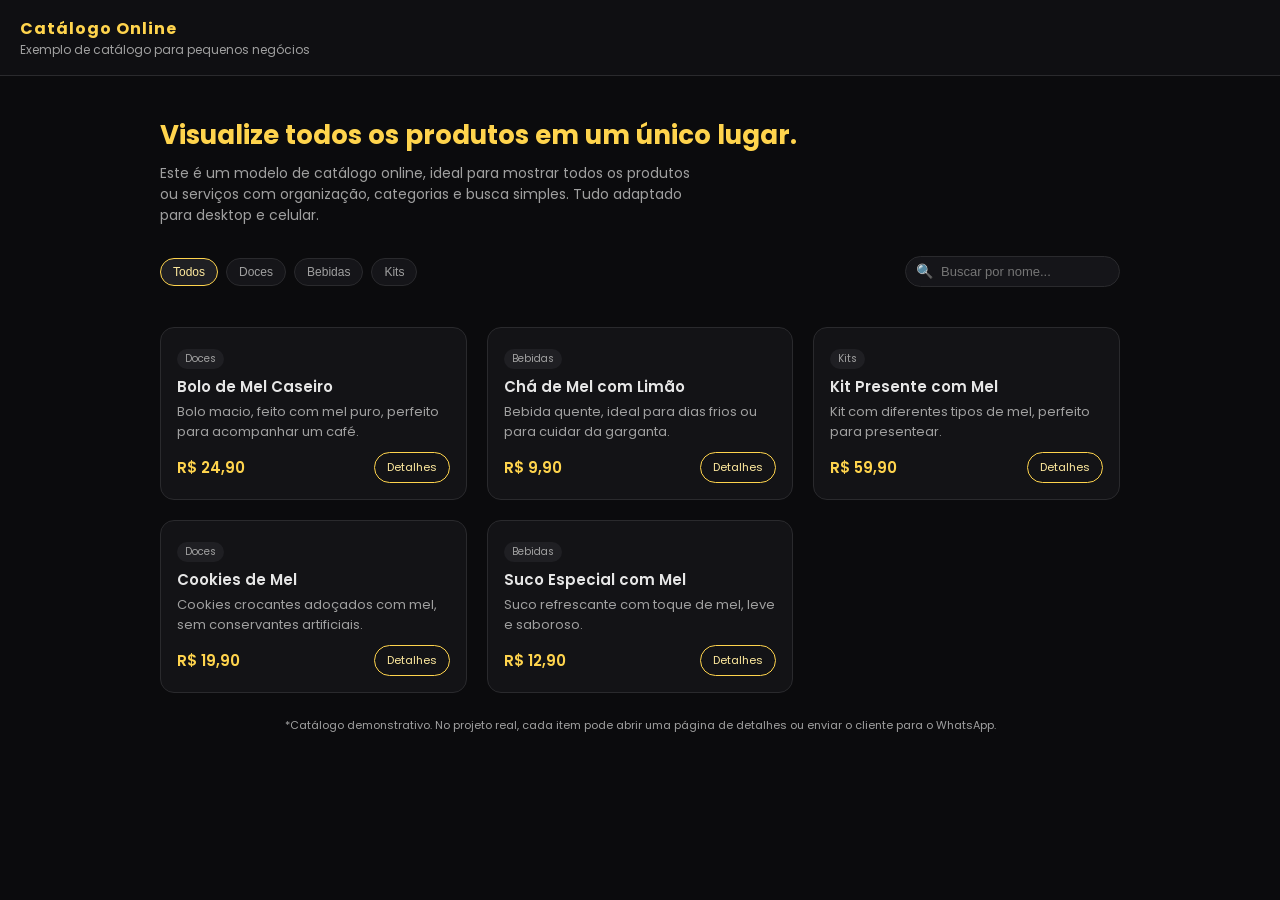
==== catalogo-online.html @ bb47b321 "primeiro commit" ====
<!DOCTYPE html>
<html lang="pt-BR">
<head>
  <meta charset="UTF-8" />
  <meta name="viewport" content="width=device-width, initial-scale=1" />
  <title>Catálogo Online — Exemplo</title>
  <link rel="stylesheet" href="https://fonts.googleapis.com/css2?family=Poppins:wght@300;400;600;700&display=swap">
  <style>
    :root {
      --bg: #0b0b0d;
      --bg-alt: #131316;
      --accent: #FFD44D;
      --accent-soft: #ffea9e;
      --text: #e6e6e6;
      --muted: #a0a0a0;
      --border: #2a2a2d;
    }

    * { box-sizing: border-box; margin: 0; padding: 0; }

    body {
      font-family: "Poppins", Arial, sans-serif;
      background: var(--bg);
      color: var(--text);
    }

    header {
      padding: 16px 20px;
      border-bottom: 1px solid var(--border);
      display: flex;
      justify-content: space-between;
      align-items: center;
      background: #0f0f12;
    }

    .logo {
      font-weight: 700;
      color: var(--accent);
      letter-spacing: 1px;
    }

    .tagline {
      font-size: 12px;
      color: var(--muted);
    }

    .hero {
      padding: 40px 20px 20px;
      max-width: 1000px;
      margin: 0 auto;
    }

    .hero h1 {
      font-size: 26px;
      color: var(--accent);
      margin-bottom: 8px;
    }

    .hero p {
      font-size: 14px;
      color: var(--muted);
      max-width: 540px;
    }

    .toolbar {
      max-width: 1000px;
      margin: 0 auto;
      padding: 10px 20px 20px;
      display: flex;
      flex-wrap: wrap;
      gap: 10px;
      align-items: center;
      justify-content: space-between;
    }

    .filters {
      display: flex;
      flex-wrap: wrap;
      gap: 8px;
    }

    .filter-btn {
      padding: 6px 12px;
      font-size: 12px;
      border-radius: 999px;
      border: 1px solid var(--border);
      background: #151519;
      color: var(--muted);
      cursor: pointer;
      transition: 0.25s;
    }

    .filter-btn.active,
    .filter-btn:hover {
      border-color: var(--accent);
      color: var(--accent-soft);
      background: #1f1f23;
    }

    .search-box {
      display: flex;
      align-items: center;
      gap: 8px;
      background: #151519;
      border-radius: 999px;
      padding: 4px 10px;
      border: 1px solid var(--border);
    }

    .search-box input {
      background: transparent;
      border: none;
      outline: none;
      color: var(--text);
      font-size: 13px;
      min-width: 140px;
    }

    .search-box span {
      font-size: 14px;
      color: var(--muted);
    }

    .section {
      max-width: 1000px;
      margin: 0 auto;
      padding: 0 20px 50px;
    }

    .catalog-grid {
      display: grid;
      grid-template-columns: repeat(auto-fit, minmax(230px, 1fr));
      gap: 20px;
      margin-top: 20px;
    }

    .item-card {
      background: var(--bg-alt);
      border-radius: 14px;
      border: 1px solid var(--border);
      padding: 16px;
      transition: 0.25s;
    }

    .item-card:hover {
      border-color: var(--accent);
      transform: translateY(-4px);
      box-shadow: 0 0 16px rgba(0,0,0,0.6);
    }

    .item-tag {
      display: inline-block;
      padding: 2px 8px;
      font-size: 10px;
      border-radius: 999px;
      background: #1f1f23;
      color: var(--muted);
      margin-bottom: 6px;
    }

    .item-title {
      font-size: 15px;
      font-weight: 600;
      margin-bottom: 4px;
    }

    .item-desc {
      font-size: 13px;
      color: var(--muted);
      margin-bottom: 8px;
    }

    .item-footer {
      display: flex;
      justify-content: space-between;
      align-items: center;
      margin-top: 10px;
    }

    .item-price {
      font-size: 15px;
      font-weight: 600;
      color: var(--accent);
    }

    .btn-mini {
      font-size: 11px;
      border-radius: 999px;
      padding: 6px 12px;
      border: 1px solid var(--accent);
      background: transparent;
      color: var(--accent-soft);
      text-decoration: none;
      transition: 0.25s;
    }

    .btn-mini:hover {
      background: var(--accent);
      color: #000;
    }

    .info-footer {
      text-align: center;
      font-size: 11px;
      color: var(--muted);
      margin-top: 24px;
    }

    @media (max-width: 600px) {
      .toolbar {
        flex-direction: column;
        align-items: stretch;
      }
      .search-box {
        width: 100%;
      }
      .search-box input {
        width: 100%;
      }
    }
  </style>
</head>
<body>
  <header>
    <div>
      <div class="logo">Catálogo Online</div>
      <div class="tagline">Exemplo de catálogo para pequenos negócios</div>
    </div>
  </header>

  <section class="hero">
    <h1>Visualize todos os produtos em um único lugar.</h1>
    <p>
      Este é um modelo de catálogo online, ideal para mostrar todos os produtos ou serviços
      com organização, categorias e busca simples. Tudo adaptado para desktop e celular.
    </p>
  </section>

  <section class="toolbar">
    <div class="filters">
      <button class="filter-btn active" data-category="todos">Todos</button>
      <button class="filter-btn" data-category="doces">Doces</button>
      <button class="filter-btn" data-category="bebidas">Bebidas</button>
      <button class="filter-btn" data-category="kits">Kits</button>
    </div>
    <div class="search-box">
      <span>🔍</span>
      <input type="text" id="searchInput" placeholder="Buscar por nome..." />
    </div>
  </section>

  <section class="section">
    <div class="catalog-grid" id="catalogo">
      <article class="item-card" data-category="doces" data-name="bolo de mel">
        <div class="item-tag">Doces</div>
        <div class="item-title">Bolo de Mel Caseiro</div>
        <div class="item-desc">Bolo macio, feito com mel puro, perfeito para acompanhar um café.</div>
        <div class="item-footer">
          <span class="item-price">R$ 24,90</span>
          <a href="#" class="btn-mini">Detalhes</a>
        </div>
      </article>

      <article class="item-card" data-category="bebidas" data-name="cha de mel">
        <div class="item-tag">Bebidas</div>
        <div class="item-title">Chá de Mel com Limão</div>
        <div class="item-desc">Bebida quente, ideal para dias frios ou para cuidar da garganta.</div>
        <div class="item-footer">
          <span class="item-price">R$ 9,90</span>
          <a href="#" class="btn-mini">Detalhes</a>
        </div>
      </article>

      <article class="item-card" data-category="kits" data-name="kit presente mel">
        <div class="item-tag">Kits</div>
        <div class="item-title">Kit Presente com Mel</div>
        <div class="item-desc">Kit com diferentes tipos de mel, perfeito para presentear.</div>
        <div class="item-footer">
          <span class="item-price">R$ 59,90</span>
          <a href="#" class="btn-mini">Detalhes</a>
        </div>
      </article>

      <article class="item-card" data-category="doces" data-name="cookies de mel">
        <div class="item-tag">Doces</div>
        <div class="item-title">Cookies de Mel</div>
        <div class="item-desc">Cookies crocantes adoçados com mel, sem conservantes artificiais.</div>
        <div class="item-footer">
          <span class="item-price">R$ 19,90</span>
          <a href="#" class="btn-mini">Detalhes</a>
        </div>
      </article>

      <article class="item-card" data-category="bebidas" data-name="suco especial">
        <div class="item-tag">Bebidas</div>
        <div class="item-title">Suco Especial com Mel</div>
        <div class="item-desc">Suco refrescante com toque de mel, leve e saboroso.</div>
        <div class="item-footer">
          <span class="item-price">R$ 12,90</span>
          <a href="#" class="btn-mini">Detalhes</a>
        </div>
      </article>
    </div>

    <p class="info-footer">
      *Catálogo demonstrativo. No projeto real, cada item pode abrir uma página de detalhes
      ou enviar o cliente para o WhatsApp.
    </p>
  </section>

  <script>
    const filterButtons = document.querySelectorAll('.filter-btn');
    const items = document.querySelectorAll('.item-card');
    const searchInput = document.getElementById('searchInput');

    filterButtons.forEach(btn => {
      btn.addEventListener('click', () => {
        filterButtons.forEach(b => b.classList.remove('active'));
        btn.classList.add('active');
        filterItems();
      });
    });

    searchInput.addEventListener('input', () => {
      filterItems();
    });

    function filterItems() {
      const category = document.querySelector('.filter-btn.active').dataset.category;
      const search = searchInput.value.toLowerCase();

      items.forEach(item => {
        const itemCategory = item.dataset.category;
        const itemName = item.dataset.name;
        const matchCategory = (category === 'todos' || category === itemCategory);
        const matchSearch = itemName.includes(search);

        if (matchCategory && matchSearch) {
          item.style.display = 'block';
        } else {
          item.style.display = 'none';
        }
      });
    }
  </script>
</body>
</html>
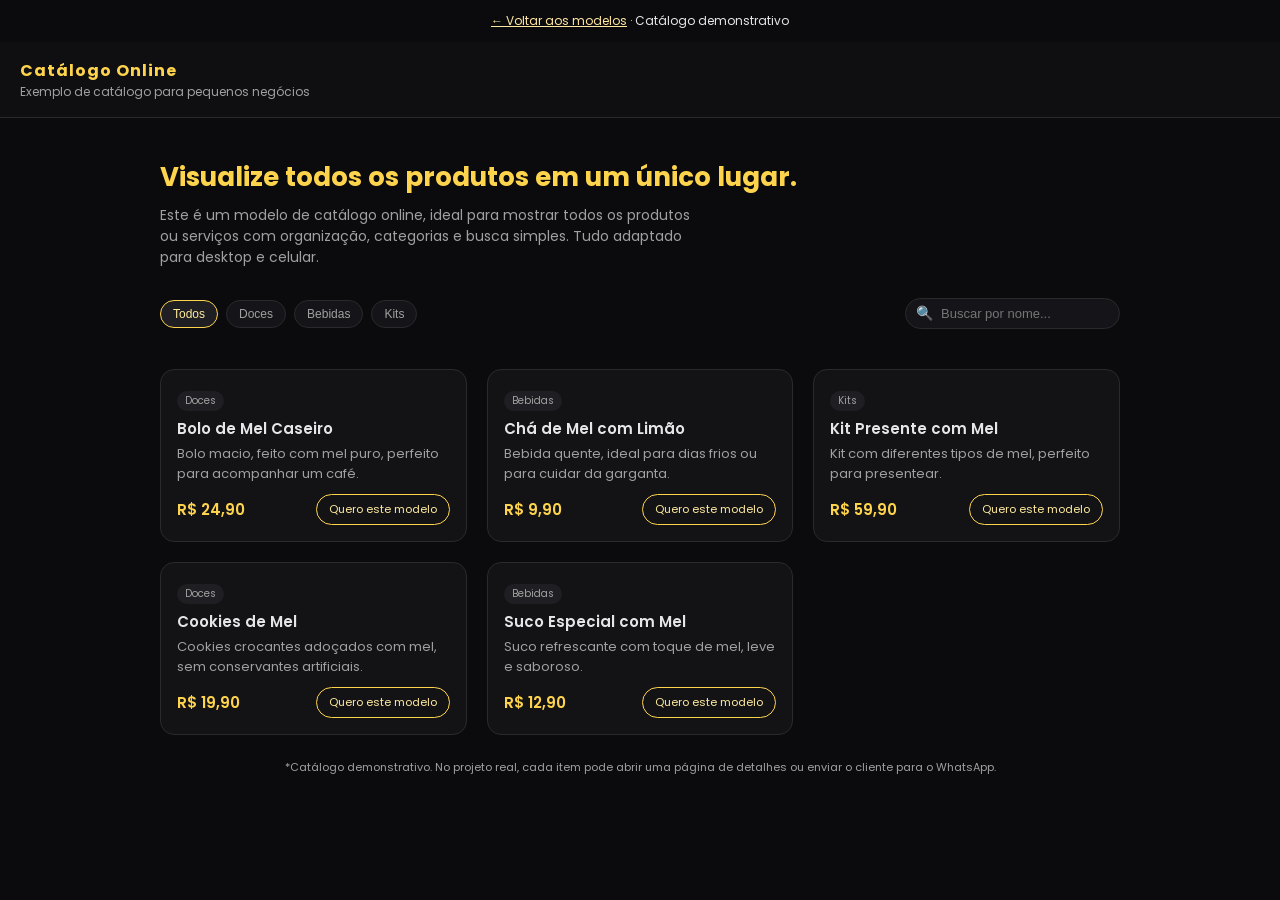
==== commit 15e23872: "atualizações" ====
--- a/catalogo-online.html
+++ b/catalogo-online.html
@@ -221,6 +221,7 @@
   </style>
 </head>
 <body>
+  <p style="text-align:center;padding:12px;font-size:12px"><a href="index.html#modelos" style="color:#ffe7a0">← Voltar aos modelos</a> · Catálogo demonstrativo</p>
   <header>
     <div>
       <div class="logo">Catálogo Online</div>
@@ -245,7 +246,7 @@
     </div>
     <div class="search-box">
       <span>🔍</span>
-      <input type="text" id="searchInput" placeholder="Buscar por nome..." />
+      <input type="text" aria-label="Buscar produtos por nome" id="searchInput" placeholder="Buscar por nome..." />
     </div>
   </section>
 
@@ -257,7 +258,7 @@
         <div class="item-desc">Bolo macio, feito com mel puro, perfeito para acompanhar um café.</div>
         <div class="item-footer">
           <span class="item-price">R$ 24,90</span>
-          <a href="#" class="btn-mini">Detalhes</a>
+          <a href="https://wa.me/5511960670791?text=Tenho%20interesse%20no%20modelo%20Cat%C3%A1logo%20Online" class="btn-mini">Quero este modelo</a>
         </div>
       </article>
 
@@ -267,7 +268,7 @@
         <div class="item-desc">Bebida quente, ideal para dias frios ou para cuidar da garganta.</div>
         <div class="item-footer">
           <span class="item-price">R$ 9,90</span>
-          <a href="#" class="btn-mini">Detalhes</a>
+          <a href="https://wa.me/5511960670791?text=Tenho%20interesse%20no%20modelo%20Cat%C3%A1logo%20Online" class="btn-mini">Quero este modelo</a>
         </div>
       </article>
 
@@ -277,7 +278,7 @@
         <div class="item-desc">Kit com diferentes tipos de mel, perfeito para presentear.</div>
         <div class="item-footer">
           <span class="item-price">R$ 59,90</span>
-          <a href="#" class="btn-mini">Detalhes</a>
+          <a href="https://wa.me/5511960670791?text=Tenho%20interesse%20no%20modelo%20Cat%C3%A1logo%20Online" class="btn-mini">Quero este modelo</a>
         </div>
       </article>
 
@@ -287,7 +288,7 @@
         <div class="item-desc">Cookies crocantes adoçados com mel, sem conservantes artificiais.</div>
         <div class="item-footer">
           <span class="item-price">R$ 19,90</span>
-          <a href="#" class="btn-mini">Detalhes</a>
+          <a href="https://wa.me/5511960670791?text=Tenho%20interesse%20no%20modelo%20Cat%C3%A1logo%20Online" class="btn-mini">Quero este modelo</a>
         </div>
       </article>
 
@@ -297,7 +298,7 @@
         <div class="item-desc">Suco refrescante com toque de mel, leve e saboroso.</div>
         <div class="item-footer">
           <span class="item-price">R$ 12,90</span>
-          <a href="#" class="btn-mini">Detalhes</a>
+          <a href="https://wa.me/5511960670791?text=Tenho%20interesse%20no%20modelo%20Cat%C3%A1logo%20Online" class="btn-mini">Quero este modelo</a>
         </div>
       </article>
     </div>
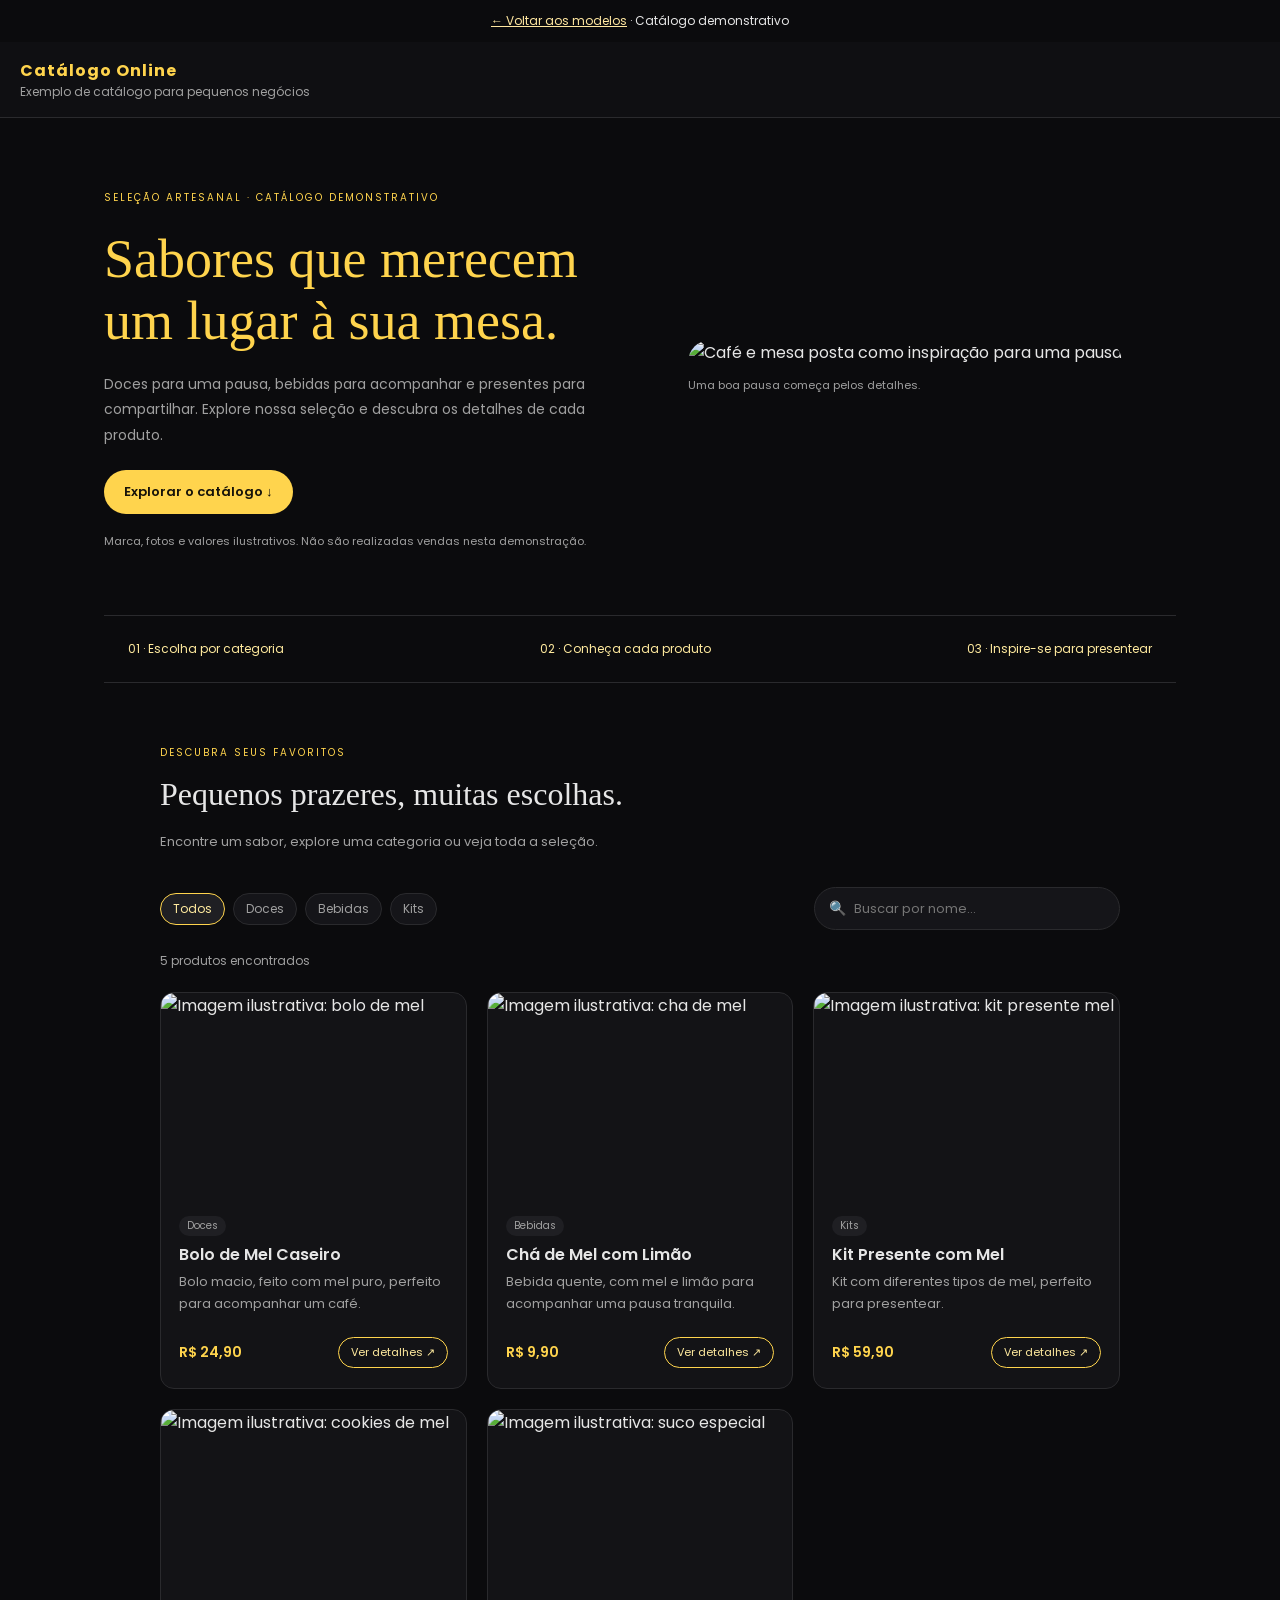
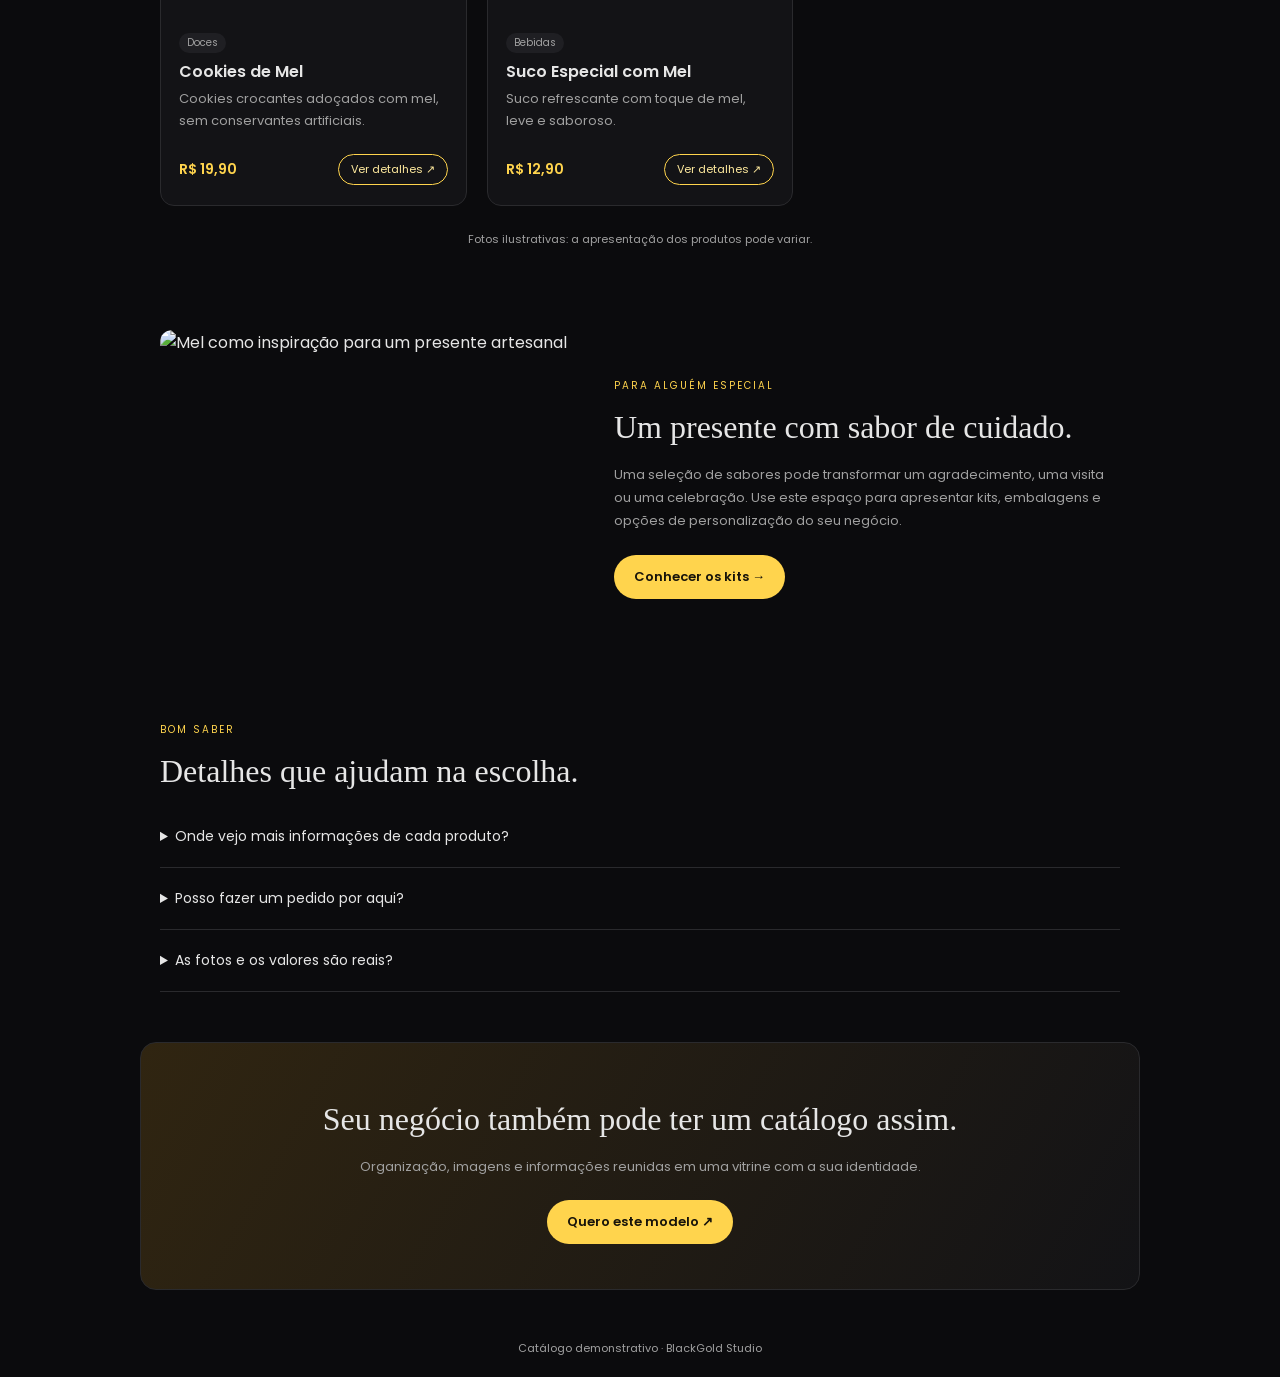
==== commit 5d352e7b: "adicionamento de recursos nos modulos" ====
--- a/catalogo-online.html
+++ b/catalogo-online.html
@@ -219,6 +219,8 @@
       }
     }
   </style>
+<link rel="stylesheet" href="catalogo.css">
+<script src="catalogo.js" defer></script>
 </head>
 <body>
   <p style="text-align:center;padding:12px;font-size:12px"><a href="index.html#modelos" style="color:#ffe7a0">← Voltar aos modelos</a> · Catálogo demonstrativo</p>
@@ -229,16 +231,15 @@
     </div>
   </header>
 
+  <main>
   <section class="hero">
-    <h1>Visualize todos os produtos em um único lugar.</h1>
-    <p>
-      Este é um modelo de catálogo online, ideal para mostrar todos os produtos ou serviços
-      com organização, categorias e busca simples. Tudo adaptado para desktop e celular.
-    </p>
+    <div><span class="eyebrow">SELEÇÃO ARTESANAL · CATÁLOGO DEMONSTRATIVO</span><h1>Sabores que merecem<br>um lugar à sua mesa.</h1><p>Doces para uma pausa, bebidas para acompanhar e presentes para compartilhar. Explore nossa seleção e descubra os detalhes de cada produto.</p><a class="catalog-cta" href="#produtos">Explorar o catálogo ↓</a><p class="demo-note">Marca, fotos e valores ilustrativos. Não são realizadas vendas nesta demonstração.</p></div>
+    <figure><img src="https://images.unsplash.com/photo-1495474472287-4d71bcdd2085?auto=format&fit=crop&w=1000&q=80" alt="Café e mesa posta como inspiração para uma pausa" fetchpriority="high"><figcaption>Uma boa pausa começa pelos detalhes.</figcaption></figure>
   </section>
-
+  <div class="beneficios"><span>01 · Escolha por categoria</span><span>02 · Conheça cada produto</span><span>03 · Inspire-se para presentear</span></div>
+  <section class="section catalog-heading" id="produtos"><span class="eyebrow">DESCUBRA SEUS FAVORITOS</span><h2>Pequenos prazeres, muitas escolhas.</h2><p>Encontre um sabor, explore uma categoria ou veja toda a seleção.</p></section>
   <section class="toolbar">
-    <div class="filters">
+    <div class="filters" role="group" aria-label="Categorias de produtos">
       <button class="filter-btn active" data-category="todos">Todos</button>
       <button class="filter-btn" data-category="doces">Doces</button>
       <button class="filter-btn" data-category="bebidas">Bebidas</button>
@@ -246,103 +247,77 @@
     </div>
     <div class="search-box">
       <span>🔍</span>
-      <input type="text" aria-label="Buscar produtos por nome" id="searchInput" placeholder="Buscar por nome..." />
+      <input type="search" aria-label="Buscar produtos por nome" id="searchInput" placeholder="Buscar por nome..." />
     </div>
   </section>
 
   <section class="section">
+    <p id="resultado" role="status"></p>
     <div class="catalog-grid" id="catalogo">
       <article class="item-card" data-category="doces" data-name="bolo de mel">
+        <img class="produto-foto" src="https://images.unsplash.com/photo-1578985545062-69928b1d9587?auto=format&fit=crop&w=700&q=80" alt="Imagem ilustrativa: bolo de mel" loading="lazy" width="700" height="470">
         <div class="item-tag">Doces</div>
         <div class="item-title">Bolo de Mel Caseiro</div>
         <div class="item-desc">Bolo macio, feito com mel puro, perfeito para acompanhar um café.</div>
         <div class="item-footer">
           <span class="item-price">R$ 24,90</span>
-          <a href="https://wa.me/5511960670791?text=Tenho%20interesse%20no%20modelo%20Cat%C3%A1logo%20Online" class="btn-mini">Quero este modelo</a>
+          <button type="button" class="btn-mini detalhes">Ver detalhes ↗</button>
         </div>
       </article>
 
       <article class="item-card" data-category="bebidas" data-name="cha de mel">
+        <img class="produto-foto" src="https://images.unsplash.com/photo-1544787219-7f47ccb76574?auto=format&fit=crop&w=700&q=80" alt="Imagem ilustrativa: cha de mel" loading="lazy" width="700" height="470">
         <div class="item-tag">Bebidas</div>
         <div class="item-title">Chá de Mel com Limão</div>
-        <div class="item-desc">Bebida quente, ideal para dias frios ou para cuidar da garganta.</div>
+        <div class="item-desc">Bebida quente, com mel e limão para acompanhar uma pausa tranquila.</div>
         <div class="item-footer">
           <span class="item-price">R$ 9,90</span>
-          <a href="https://wa.me/5511960670791?text=Tenho%20interesse%20no%20modelo%20Cat%C3%A1logo%20Online" class="btn-mini">Quero este modelo</a>
+          <button type="button" class="btn-mini detalhes">Ver detalhes ↗</button>
         </div>
       </article>
 
       <article class="item-card" data-category="kits" data-name="kit presente mel">
+        <img class="produto-foto" src="https://images.unsplash.com/photo-1471943311424-646960669fbc?auto=format&fit=crop&w=700&q=80" alt="Imagem ilustrativa: kit presente mel" loading="lazy" width="700" height="470">
         <div class="item-tag">Kits</div>
         <div class="item-title">Kit Presente com Mel</div>
         <div class="item-desc">Kit com diferentes tipos de mel, perfeito para presentear.</div>
         <div class="item-footer">
           <span class="item-price">R$ 59,90</span>
-          <a href="https://wa.me/5511960670791?text=Tenho%20interesse%20no%20modelo%20Cat%C3%A1logo%20Online" class="btn-mini">Quero este modelo</a>
+          <button type="button" class="btn-mini detalhes">Ver detalhes ↗</button>
         </div>
       </article>
 
       <article class="item-card" data-category="doces" data-name="cookies de mel">
+        <img class="produto-foto" src="https://images.unsplash.com/photo-1499636136210-6f4ee915583e?auto=format&fit=crop&w=700&q=80" alt="Imagem ilustrativa: cookies de mel" loading="lazy" width="700" height="470">
         <div class="item-tag">Doces</div>
         <div class="item-title">Cookies de Mel</div>
         <div class="item-desc">Cookies crocantes adoçados com mel, sem conservantes artificiais.</div>
         <div class="item-footer">
           <span class="item-price">R$ 19,90</span>
-          <a href="https://wa.me/5511960670791?text=Tenho%20interesse%20no%20modelo%20Cat%C3%A1logo%20Online" class="btn-mini">Quero este modelo</a>
+          <button type="button" class="btn-mini detalhes">Ver detalhes ↗</button>
         </div>
       </article>
 
       <article class="item-card" data-category="bebidas" data-name="suco especial">
+        <img class="produto-foto" src="https://images.unsplash.com/photo-1613478223719-2ab802602423?auto=format&fit=crop&w=700&q=80" alt="Imagem ilustrativa: suco especial" loading="lazy" width="700" height="470">
         <div class="item-tag">Bebidas</div>
         <div class="item-title">Suco Especial com Mel</div>
         <div class="item-desc">Suco refrescante com toque de mel, leve e saboroso.</div>
         <div class="item-footer">
           <span class="item-price">R$ 12,90</span>
-          <a href="https://wa.me/5511960670791?text=Tenho%20interesse%20no%20modelo%20Cat%C3%A1logo%20Online" class="btn-mini">Quero este modelo</a>
+          <button type="button" class="btn-mini detalhes">Ver detalhes ↗</button>
         </div>
       </article>
     </div>
 
-    <p class="info-footer">
-      *Catálogo demonstrativo. No projeto real, cada item pode abrir uma página de detalhes
-      ou enviar o cliente para o WhatsApp.
-    </p>
+    <div id="sem-resultados" hidden><h3>Nenhum sabor por aqui.</h3><p>Tente outro nome ou volte a explorar todos os produtos.</p><button id="limpar" class="catalog-cta" type="button">Limpar busca e filtros</button></div>
+    <p class="info-footer">Fotos ilustrativas: a apresentação dos produtos pode variar.</p>
   </section>
-
-  <script>
-    const filterButtons = document.querySelectorAll('.filter-btn');
-    const items = document.querySelectorAll('.item-card');
-    const searchInput = document.getElementById('searchInput');
-
-    filterButtons.forEach(btn => {
-      btn.addEventListener('click', () => {
-        filterButtons.forEach(b => b.classList.remove('active'));
-        btn.classList.add('active');
-        filterItems();
-      });
-    });
-
-    searchInput.addEventListener('input', () => {
-      filterItems();
-    });
-
-    function filterItems() {
-      const category = document.querySelector('.filter-btn.active').dataset.category;
-      const search = searchInput.value.toLowerCase();
-
-      items.forEach(item => {
-        const itemCategory = item.dataset.category;
-        const itemName = item.dataset.name;
-        const matchCategory = (category === 'todos' || category === itemCategory);
-        const matchSearch = itemName.includes(search);
-
-        if (matchCategory && matchSearch) {
-          item.style.display = 'block';
-        } else {
-          item.style.display = 'none';
-        }
-      });
-    }
-  </script>
+  <section class="section presente"><img src="https://images.unsplash.com/photo-1471943311424-646960669fbc?auto=format&fit=crop&w=800&q=80" alt="Mel como inspiração para um presente artesanal" loading="lazy"><div><span class="eyebrow">PARA ALGUÉM ESPECIAL</span><h2>Um presente com sabor de cuidado.</h2><p>Uma seleção de sabores pode transformar um agradecimento, uma visita ou uma celebração. Use este espaço para apresentar kits, embalagens e opções de personalização do seu negócio.</p><a class="catalog-cta" href="#produtos" id="ver-kits">Conhecer os kits →</a></div></section>
+  <section class="section duvidas"><span class="eyebrow">BOM SABER</span><h2>Detalhes que ajudam na escolha.</h2><details><summary>Onde vejo mais informações de cada produto?</summary><p>Abra “Ver detalhes” para conferir a apresentação do item. Um catálogo real pode incluir tamanhos, ingredientes, variações e disponibilidade.</p></details><details><summary>Posso fazer um pedido por aqui?</summary><p>Este catálogo é uma demonstração visual. Na versão do seu negócio, o contato pode levar ao seu WhatsApp com o produto escolhido.</p></details><details><summary>As fotos e os valores são reais?</summary><p>São exemplos ilustrativos. A versão final recebe as fotos, os preços e as informações da sua marca.</p></details></section>
+  <section class="section catalog-contato"><h2>Seu negócio também pode ter um catálogo assim.</h2><p>Organização, imagens e informações reunidas em uma vitrine com a sua identidade.</p><a class="catalog-cta" href="https://wa.me/5511960670791?text=Tenho%20interesse%20no%20modelo%20Cat%C3%A1logo%20Online">Quero este modelo ↗</a></section>
+  </main>
+  <footer class="info-footer">Catálogo demonstrativo · BlackGold Studio</footer>
+  <dialog aria-labelledby="detalhe-titulo"><form method="dialog"><button class="fechar" aria-label="Fechar detalhes">✕</button></form><img id="detalhe-foto" alt=""><div class="dialog-body"><span class="eyebrow" id="detalhe-categoria"></span><h2 id="detalhe-titulo"></h2><p id="detalhe-descricao"></p><strong id="detalhe-preco"></strong><p class="demo-note">Imagem e valor ilustrativos. Esta demonstração não realiza pedidos.</p><form method="dialog"><button class="catalog-cta">Continuar explorando</button></form></div></dialog>
 </body>
 </html>
--- a/catalogo.css
+++ b/catalogo.css
@@ -0,0 +1 @@
+html{scroll-behavior:smooth;scroll-padding-top:24px}[hidden]{display:none!important}button,input{font:inherit}button{cursor:pointer}a:focus-visible,button:focus-visible,input:focus-visible,summary:focus-visible{outline:3px solid var(--accent);outline-offset:4px}.hero{max-width:1120px;display:grid;grid-template-columns:1.1fr 1fr;gap:48px;align-items:center;padding:65px 24px}.hero h1{font:400 clamp(34px,4.5vw,54px)/1.15 Georgia,serif;margin:20px 0}.hero p{line-height:1.8}.hero figure{margin:0}.hero img{width:100%;height:380px;object-fit:cover;border-radius:100px 100px 12px 12px}.hero figcaption{font-size:11px;color:var(--muted);margin-top:12px}.eyebrow{font-size:10px;letter-spacing:2px;color:var(--accent)}.catalog-cta{display:inline-block;padding:12px 20px;margin-top:22px;border:0;border-radius:30px;background:var(--accent);color:#17130a;text-decoration:none;font-size:13px;font-weight:600}.hero .demo-note,.demo-note{font-size:11px;color:var(--muted);margin-top:18px;line-height:1.7}.beneficios{max-width:1072px;margin:0 auto 55px;display:flex;flex-wrap:wrap;justify-content:space-between;gap:20px;padding:24px;border-block:1px solid var(--border);font-size:12px;color:var(--accent-soft)}.catalog-heading{padding-bottom:24px}.section h2{font:32px/1.2 Georgia,serif;margin:12px 0 16px}.section p{line-height:1.8}.catalog-heading p,.presente p,.catalog-contato p{font-size:13px;color:var(--muted)}.search-box{padding:10px 14px}.catalog-grid{grid-template-columns:repeat(3,minmax(0,1fr))}.item-card{padding:0;overflow:hidden;display:flex;flex-direction:column}.produto-foto{width:100%;height:205px;object-fit:cover;display:block;margin-bottom:18px}.item-tag{align-self:start;margin-left:18px}.item-title,.item-desc{margin-left:18px;margin-right:18px}.item-desc{line-height:1.7}.item-footer{padding:14px 18px 20px;margin-top:auto;gap:12px}.btn-mini{white-space:nowrap}.item-title{font-size:16px}.item-price{font-size:14px}#resultado{font-size:12px;color:var(--muted)}#sem-resultados{padding:50px 20px;text-align:center;border:1px dashed var(--border);border-radius:14px;margin-top:20px}#sem-resultados p{color:var(--muted);font-size:13px}.presente{display:grid;grid-template-columns:.9fr 1.1fr;align-items:center;gap:40px;padding-top:30px}.presente img{width:100%;height:310px;object-fit:cover;border-radius:12px}.duvidas{padding-top:25px}.duvidas details{border-bottom:1px solid var(--border);padding:20px 0}.duvidas summary{cursor:pointer;font-size:14px}.duvidas details p{font-size:13px;color:var(--muted);max-width:750px;margin-top:16px}.catalog-contato{text-align:center;padding:45px 24px;background:linear-gradient(120deg,#302511,#131316);border:1px solid var(--border);border-radius:16px;margin-bottom:30px}footer{padding:20px}dialog{margin:auto;width:min(540px,calc(100% - 32px));max-height:90vh;overflow:auto;border:1px solid var(--border);border-radius:16px;background:var(--bg-alt);color:var(--text)}dialog::backdrop{background:#000b}dialog>img{width:100%;height:240px;object-fit:cover}.dialog-body{padding:25px}.dialog-body h2{font:28px Georgia,serif;margin:12px 0}.dialog-body p{font-size:13px;line-height:1.8;margin:12px 0}.dialog-body strong{color:var(--accent)}.fechar{position:absolute;right:12px;top:12px;border:0;border-radius:50%;background:#111;color:white;width:36px;height:36px}@media(max-width:800px){.catalog-grid{grid-template-columns:repeat(2,minmax(0,1fr))}.hero{gap:25px}.hero img{height:330px}}@media(max-width:600px){.hero,.presente{grid-template-columns:1fr}.hero{padding:35px 20px}.hero img{height:280px}.catalog-grid{grid-template-columns:1fr}.produto-foto{height:240px}.beneficios{margin-bottom:30px;flex-direction:column;gap:12px}.catalog-contato{border-radius:0}.section h2{font-size:28px}.search-box input{min-width:0}.presente{gap:24px}.item-footer{justify-content:space-between}}@media(prefers-reduced-motion:reduce){html{scroll-behavior:auto}}
